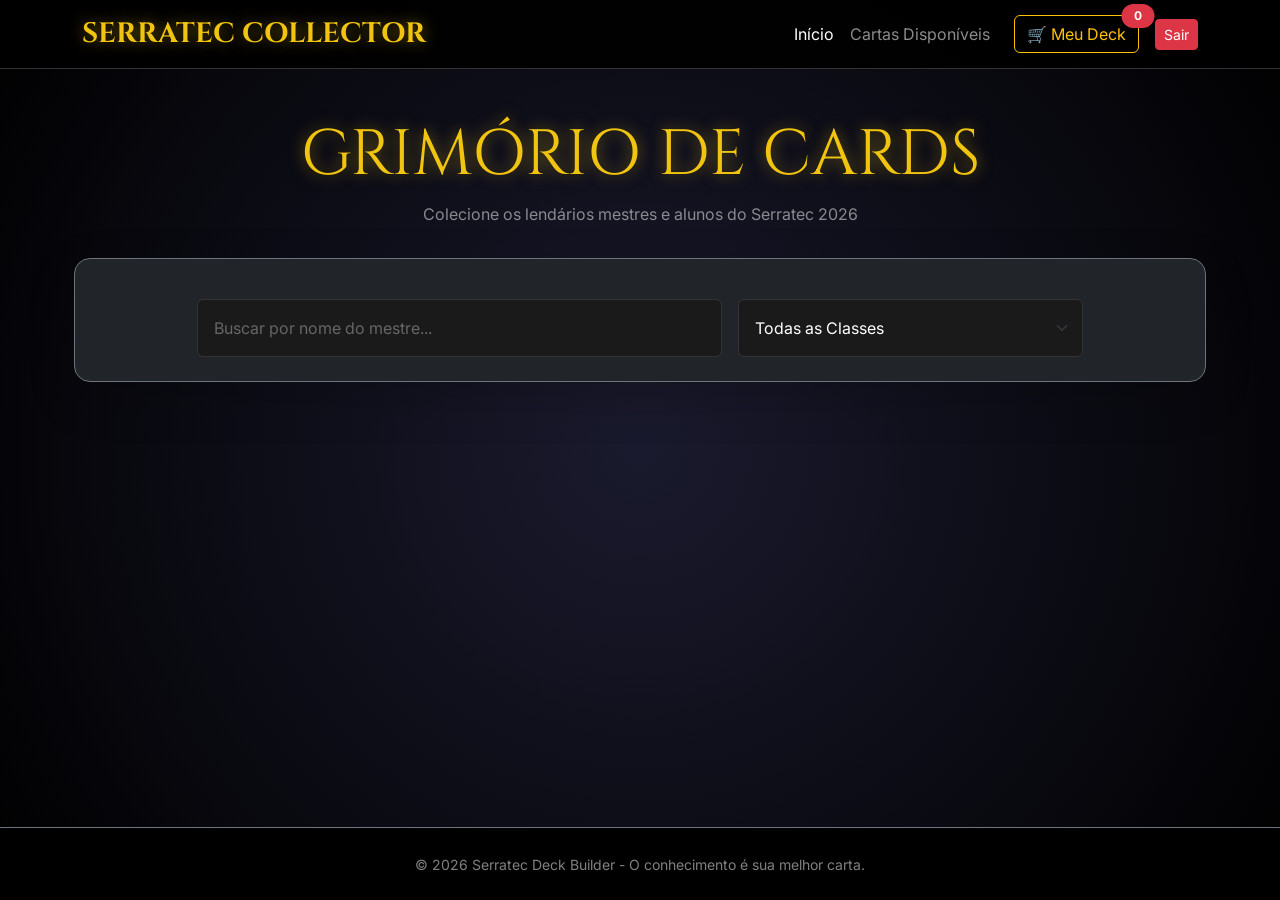
==== index.html @ 9003c5e0 "Corrigindo bugs" ====
<!DOCTYPE html>
<html lang="pt-br">
<head>
    <meta charset="UTF-8">
    <meta name="viewport" content="width=device-width, initial-scale=1.0">
    <title>Serratec | Collector Deck</title>
    <!-- Bootstrap CSS -->
    <link href="https://cdn.jsdelivr.net/npm/bootstrap@5.3.0/dist/css/bootstrap.min.css" rel="stylesheet">
    <!-- Google Fonts Épica -->
    <link href="https://fonts.googleapis.com/css2?family=Cinzel:wght@700&family=Inter:wght@400;600&display=swap" rel="stylesheet">
    <link rel="stylesheet" href="css/style.css">
    <style>
        body { 
            background: radial-gradient(circle, #1a1a2e 0%, #000000 100%); 
            font-family: 'Inter', sans-serif;
            color: white;
        }
        .hero-title {
            font-family: 'Cinzel', serif;
            color: #f1c40f;
            text-shadow: 0 0 15px rgba(241, 196, 15, 0.5);
        }
        .navbar { background: rgba(0,0,0,0.95) !important; border-bottom: 1px solid #333; }
    </style>
</head>
<body class="d-flex flex-column min-vh-100">

    <!-- Navbar ATUALIZADA -->
    <nav class="navbar navbar-expand-lg navbar-dark sticky-top">
        <div class="container">
            <a class="navbar-brand fw-bold hero-title fs-3" href="index.html">SERRATEC COLLECTOR</a>
            
            <button class="navbar-toggler" type="button" data-bs-toggle="collapse" data-bs-target="#navbarNav">
                <span class="navbar-toggler-icon"></span>
            </button>

            <div class="collapse navbar-collapse" id="navbarNav">
                <ul class="navbar-nav ms-auto align-items-center">
                    <li class="nav-item">
                        <a class="nav-link active" href="index.html">Início</a>
                    </li>
                    <li class="nav-item">
                        <!-- Link para a página que mostra todas as cartas -->
                        <a class="nav-link" href="catalogo.html">Cartas Disponíveis</a>
                    </li>
                    <li class="nav-item mx-lg-3">
                        <a class="btn btn-outline-warning position-relative" href="cart.html">
                            🛒 Meu Deck
                            <span id="cart-count" class="badge rounded-pill bg-danger position-absolute top-0 start-100 translate-middle">0</span>
                        </a>
                    </li>
                    <li class="nav-item">
                        <button onclick="logoutSerratec()" class="btn btn-sm btn-danger">Sair</button>
                    </li>
                </ul>
            </div>
        </div>
    </nav>

    <!-- Header & Filtros -->
    <header class="container my-5 text-center">
        <h1 class="display-3 hero-title mb-2">GRIMÓRIO DE CARDS</h1>
        <p class="text-white-50 mb-5">Colecione os lendários mestres e alunos do Serratec 2026</p>
        
        <div class="row g-3 justify-content-center bg-dark p-4 rounded-4 shadow-lg border border-secondary">
            <div class="col-md-6">
                <input type="text" id="searchInput" class="form-control bg-black text-white border-secondary p-3" placeholder="Buscar por nome do mestre...">
            </div>
            <div class="col-md-4">
                <select id="filterType" class="form-select bg-black text-white border-secondary p-3">
                    <option value="all">Todas as Classes</option>
                    <option value="Logica de Programação">Lógica de Programação</option>
                    <option value="Banco de Dados">Banco de Dados</option>
                    <option value="Alunos">Alunos</option>
                    <option value="POO">POO</option>
                    <option value="POO">Front End</option>
                </select>
            </div>
        </div>
    </header>

    <!-- Container dos Cards -->
    <main class="container mb-5">
        <!-- Onde a mágica acontece via js/main.js -->
        <div id="card-container" class="row row-cols-1 row-cols-md-3 g-4">
            <!-- Cards injetados aqui -->
        </div>
    </main>

    <!-- Footer -->
    <footer class="bg-black text-white-50 py-4 mt-auto border-top border-secondary">
        <div class="container text-center">
            <small>© 2026 Serratec Deck Builder - O conhecimento é sua melhor carta.</small>
        </div>
    </footer>

    <!-- Bootstrap JS -->
    <script src="https://cdn.jsdelivr.net/npm/bootstrap@5.3.0/dist/js/bootstrap.bundle.min.js"></script>
    <!-- Sua lógica central -->
    <script src="js/main.js"></script>
    <script src="js/main.js"></script>
</body>
</html>
---- css/style.css ----
/* --- Configurações Gerais do Sistema --- */
body {
    font-family: 'Inter', sans-serif;
    background: radial-gradient(circle, #2c3e50 0%, #000000 100%);
    color: #f8f9fa;
    min-vh-100: 100vh;
}

/* --- Seção Hero (Banner Principal) --- */
.hero-section {
    background: linear-gradient(135deg, #4b0082 0%, #2575fc 100%);
    padding: 80px 0;
    border-bottom: 2px solid rgba(255, 255, 255, 0.1);
}

.hero-section h1 {
    font-family: 'Cinzel', serif;
    color: #ffd700; /* Dourado */
    text-shadow: 0 0 15px rgba(255, 215, 0, 0.4);
}

.hero-section .lead {
    color: #e9ecef;
}

/* --- Grid de Cards Estilo TCG (Trading Card Game) --- */
.card-item {
    background: #1a1a1a; /* Fundo sólido escuro para as artes de IA */
    border: 1px solid rgba(255, 255, 255, 0.1) !important;
    border-radius: 15px;
    overflow: hidden;
    transition: all 0.4s cubic-bezier(0.175, 0.885, 0.32, 1.275);
    cursor: pointer;
}

/* Efeito de Hover: Aumenta, rotaciona levemente e brilha */
.card-item:hover {
    transform: scale(1.05) rotate(1deg);
    box-shadow: 0 0 25px rgba(241, 196, 15, 0.4) !important;
    border-color: #f1c40f !important; /* Borda Dourada no Hover */
}

/* Imagem do Card */
.card-img-top {
    height: 380px; 
    object-fit: cover;
    padding: 8px; /* Espaço para parecer uma moldura de carta física */
    filter: saturate(1.1) contrast(1.1);
}

/* Corpo do Card */
.card-body {
    background: #121212;
    color: #eee;
    padding: 1.5rem;
}

.card-title {
    font-family: 'Cinzel', serif;
    letter-spacing: 1px;
    font-weight: bold;
}

/* --- Badges e Preços --- */
.badge {
    font-size: 0.75rem;
    padding: 6px 12px;
    text-transform: uppercase;
    letter-spacing: 1px;
}

.text-warning {
    color: #f1c40f !important;
    font-size: 1.25rem;
    text-shadow: 0 0 5px rgba(0,0,0,0.5);
}

/* --- Formulários e Inputs Dark --- */
.form-control, .form-select {
    background-color: #1a1a1a !important;
    border: 1px solid #333 !important;
    color: white !important;
}

.form-control::placeholder {
    color: #666;
}

.form-control:focus, .form-select:focus {
    box-shadow: 0 0 10px rgba(106, 17, 203, 0.5);
    border-color: #6a11cb !important;
}

/* --- Botões Personalizados --- */
.btn-outline-light:hover {
    background-color: #f1c40f;
    color: #000;
    border-color: #f1c40f;
}
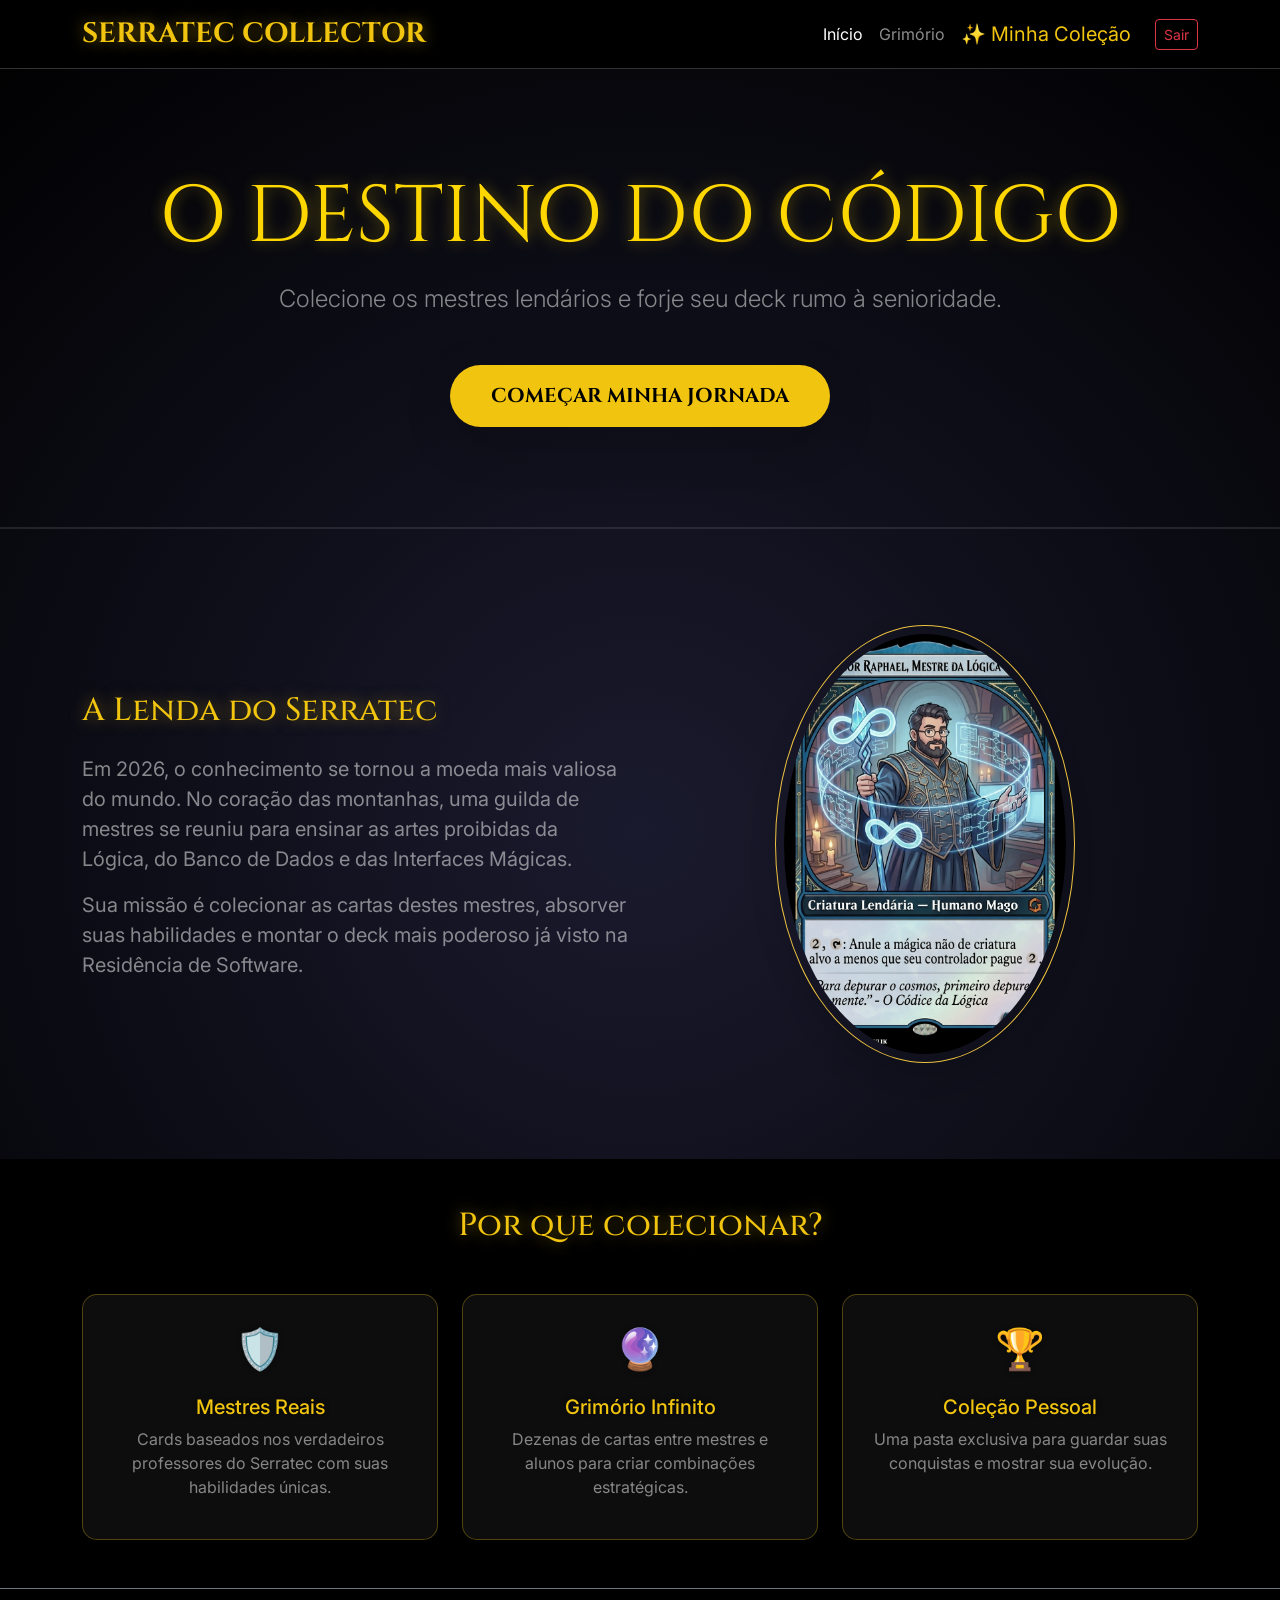
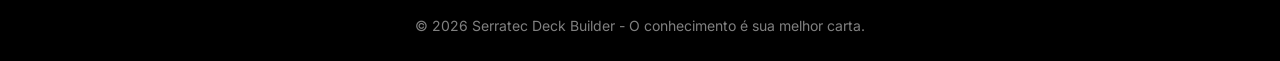
==== commit f6cdc8c9: "update index.html" ====
--- a/index.html
+++ b/index.html
@@ -6,7 +6,7 @@
     <title>Serratec | Collector Deck</title>
     <!-- Bootstrap CSS -->
     <link href="https://cdn.jsdelivr.net/npm/bootstrap@5.3.0/dist/css/bootstrap.min.css" rel="stylesheet">
-    <!-- Google Fonts Épica -->
+    <!-- Google Fonts -->
     <link href="https://fonts.googleapis.com/css2?family=Cinzel:wght@700&family=Inter:wght@400;600&display=swap" rel="stylesheet">
     <link rel="stylesheet" href="css/style.css">
     <style>
@@ -21,83 +21,123 @@
             text-shadow: 0 0 15px rgba(241, 196, 15, 0.5);
         }
         .navbar { background: rgba(0,0,0,0.95) !important; border-bottom: 1px solid #333; }
+        
+        /* Estilos exclusivos da Landing Page */
+        .hero-section {
+            padding: 100px 0;
+            background: url('https://www.transparenttextures.com/patterns/carbon-fibre.png');
+        }
+        .feature-card {
+            background: rgba(255, 255, 255, 0.05);
+            border: 1px solid rgba(241, 196, 15, 0.3);
+            transition: 0.3s;
+            border-radius: 15px;
+        }
+        .feature-card:hover {
+            transform: translateY(-10px);
+            background: rgba(255, 255, 255, 0.1);
+            border-color: #f1c40f;
+        }
+        .btn-gold {
+            background-color: #f1c40f;
+            color: black;
+            font-weight: bold;
+            padding: 15px 40px;
+            border-radius: 50px;
+            font-family: 'Cinzel', serif;
+            transition: 0.4s;
+        }
+        .btn-gold:hover {
+            background-color: #d4ac0d;
+            box-shadow: 0 0 20px #f1c40f;
+            transform: scale(1.05);
+        }
     </style>
 </head>
 <body class="d-flex flex-column min-vh-100">
 
-    <!-- Navbar ATUALIZADA -->
+    <!-- Navbar -->
     <nav class="navbar navbar-expand-lg navbar-dark sticky-top">
         <div class="container">
             <a class="navbar-brand fw-bold hero-title fs-3" href="index.html">SERRATEC COLLECTOR</a>
-            
             <button class="navbar-toggler" type="button" data-bs-toggle="collapse" data-bs-target="#navbarNav">
                 <span class="navbar-toggler-icon"></span>
             </button>
-
             <div class="collapse navbar-collapse" id="navbarNav">
                 <ul class="navbar-nav ms-auto align-items-center">
-                    <li class="nav-item">
-                        <a class="nav-link active" href="index.html">Início</a>
-                    </li>
-                    <li class="nav-item">
-                        <!-- Link para a página que mostra todas as cartas -->
-                        <a class="nav-link" href="catalogo.html">Cartas Disponíveis</a>
-                    </li>
-                    <li class="nav-item mx-lg-3">
-                        <a class="btn btn-outline-warning position-relative" href="cart.html">
-                            🛒 Meu Deck
-                            <span id="cart-count" class="badge rounded-pill bg-danger position-absolute top-0 start-100 translate-middle">0</span>
-                        </a>
-                    </li>
-                    <li class="nav-item">
-                        <button onclick="logoutSerratec()" class="btn btn-sm btn-danger">Sair</button>
+                    <li class="nav-item"><a class="nav-link active" href="index.html">Início</a></li>
+                    <li class="nav-item"><a class="nav-link" href="colecao/catalogo.html">Grimório</a></li>
+                    <li class="nav-item"><a class="nav-link text-warning" href="colecao/colecao.html">✨ Minha Coleção</a></li>
+                    <li class="nav-item ms-lg-3">
+                        <button onclick="logoutSerratec()" class="btn btn-sm btn-outline-danger">Sair</button>
                     </li>
                 </ul>
             </div>
         </div>
     </nav>
 
-    <!-- Header & Filtros -->
-    <header class="container my-5 text-center">
-        <h1 class="display-3 hero-title mb-2">GRIMÓRIO DE CARDS</h1>
-        <p class="text-white-50 mb-5">Colecione os lendários mestres e alunos do Serratec 2026</p>
-        
-        <div class="row g-3 justify-content-center bg-dark p-4 rounded-4 shadow-lg border border-secondary">
-            <div class="col-md-6">
-                <input type="text" id="searchInput" class="form-control bg-black text-white border-secondary p-3" placeholder="Buscar por nome do mestre...">
-            </div>
-            <div class="col-md-4">
-                <select id="filterType" class="form-select bg-black text-white border-secondary p-3">
-                    <option value="all">Todas as Classes</option>
-                    <option value="Logica de Programação">Lógica de Programação</option>
-                    <option value="Banco de Dados">Banco de Dados</option>
-                    <option value="Alunos">Alunos</option>
-                    <option value="POO">POO</option>
-                    <option value="POO">Front End</option>
-                </select>
-            </div>
+    <!-- Seção Hero (Apresentação Principal) -->
+    <header class="hero-section text-center">
+        <div class="container">
+            <h1 class="display-1 hero-title mb-3">O DESTINO DO CÓDIGO</h1>
+            <p class="lead text-white-50 fs-4 mb-5">Colecione os mestres lendários e forje seu deck rumo à senioridade.</p>
+            <a href="../colecao/catalogo.html" class="btn btn-gold btn-lg shadow-lg">COMEÇAR MINHA JORNADA</a>
         </div>
     </header>
 
-    <!-- Container dos Cards -->
-    <main class="container mb-5">
-        <!-- Onde a mágica acontece via js/main.js -->
-        <div id="card-container" class="row row-cols-1 row-cols-md-3 g-4">
-            <!-- Cards injetados aqui -->
+    <!-- História do Projeto -->
+    <section class="container my-5 py-5">
+        <div class="row align-items-center">
+            <div class="col-lg-6">
+                <h2 class="hero-title mb-4">A Lenda do Serratec</h2>
+                <p class="text-white-50 fs-5">Em 2026, o conhecimento se tornou a moeda mais valiosa do mundo. No coração das montanhas, uma guilda de mestres se reuniu para ensinar as artes proibidas da Lógica, do Banco de Dados e das Interfaces Mágicas.</p>
+                <p class="text-white-50 fs-5">Sua missão é colecionar as cartas destes mestres, absorver suas habilidades e montar o deck mais poderoso já visto na Residência de Software.</p>
+            </div>
+            <div class="col-lg-6 text-center">
+                <img src="img/Raphael.png" alt="Destaque" class="img-fluid rounded-circle shadow-lg border border-warning p-2" style="max-width: 300px; filter: grayscale(30%);">
+            </div>
         </div>
-    </main>
+    </section>
+
+    <!-- Destaques (Features) -->
+    <section class="bg-black py-5">
+        <div class="container text-center">
+            <h2 class="hero-title mb-5">Por que colecionar?</h2>
+            <div class="row g-4">
+                <div class="col-md-4">
+                    <div class="feature-card p-4 h-100">
+                        <div class="fs-1 mb-3 text-warning">🛡️</div>
+                        <h4 class="text-warning">Mestres Reais</h4>
+                        <p class="text-white-50">Cards baseados nos verdadeiros professores do Serratec com suas habilidades únicas.</p>
+                    </div>
+                </div>
+                <div class="col-md-4">
+                    <div class="feature-card p-4 h-100">
+                        <div class="fs-1 mb-3 text-warning">🔮</div>
+                        <h4 class="text-warning">Grimório Infinito</h4>
+                        <p class="text-white-50">Dezenas de cartas entre mestres e alunos para criar combinações estratégicas.</p>
+                    </div>
+                </div>
+                <div class="col-md-4">
+                    <div class="feature-card p-4 h-100">
+                        <div class="fs-1 mb-3 text-warning">🏆</div>
+                        <h4 class="text-warning">Coleção Pessoal</h4>
+                        <p class="text-white-50">Uma pasta exclusiva para guardar suas conquistas e mostrar sua evolução.</p>
+                    </div>
+                </div>
+            </div>
+        </div>
+    </section>
 
     <!-- Footer -->
-    <footer class="bg-black text-white-50 py-4 mt-auto border-top border-secondary">
-        <div class="container text-center">
+    <footer class="bg-black text-white-50 py-4 mt-auto border-top border-secondary text-center">
+        <div class="container">
             <small>© 2026 Serratec Deck Builder - O conhecimento é sua melhor carta.</small>
         </div>
     </footer>
 
-    <!-- Bootstrap JS -->
+    <!-- Scripts -->
     <script src="https://cdn.jsdelivr.net/npm/bootstrap@5.3.0/dist/js/bootstrap.bundle.min.js"></script>
-    <!-- Sua lógica central -->
-    <script src="js/main.js"></script>
-    <script src="js/main.js"></script>
+    <script src="js/base.js"></script>
 </body>
 </html>
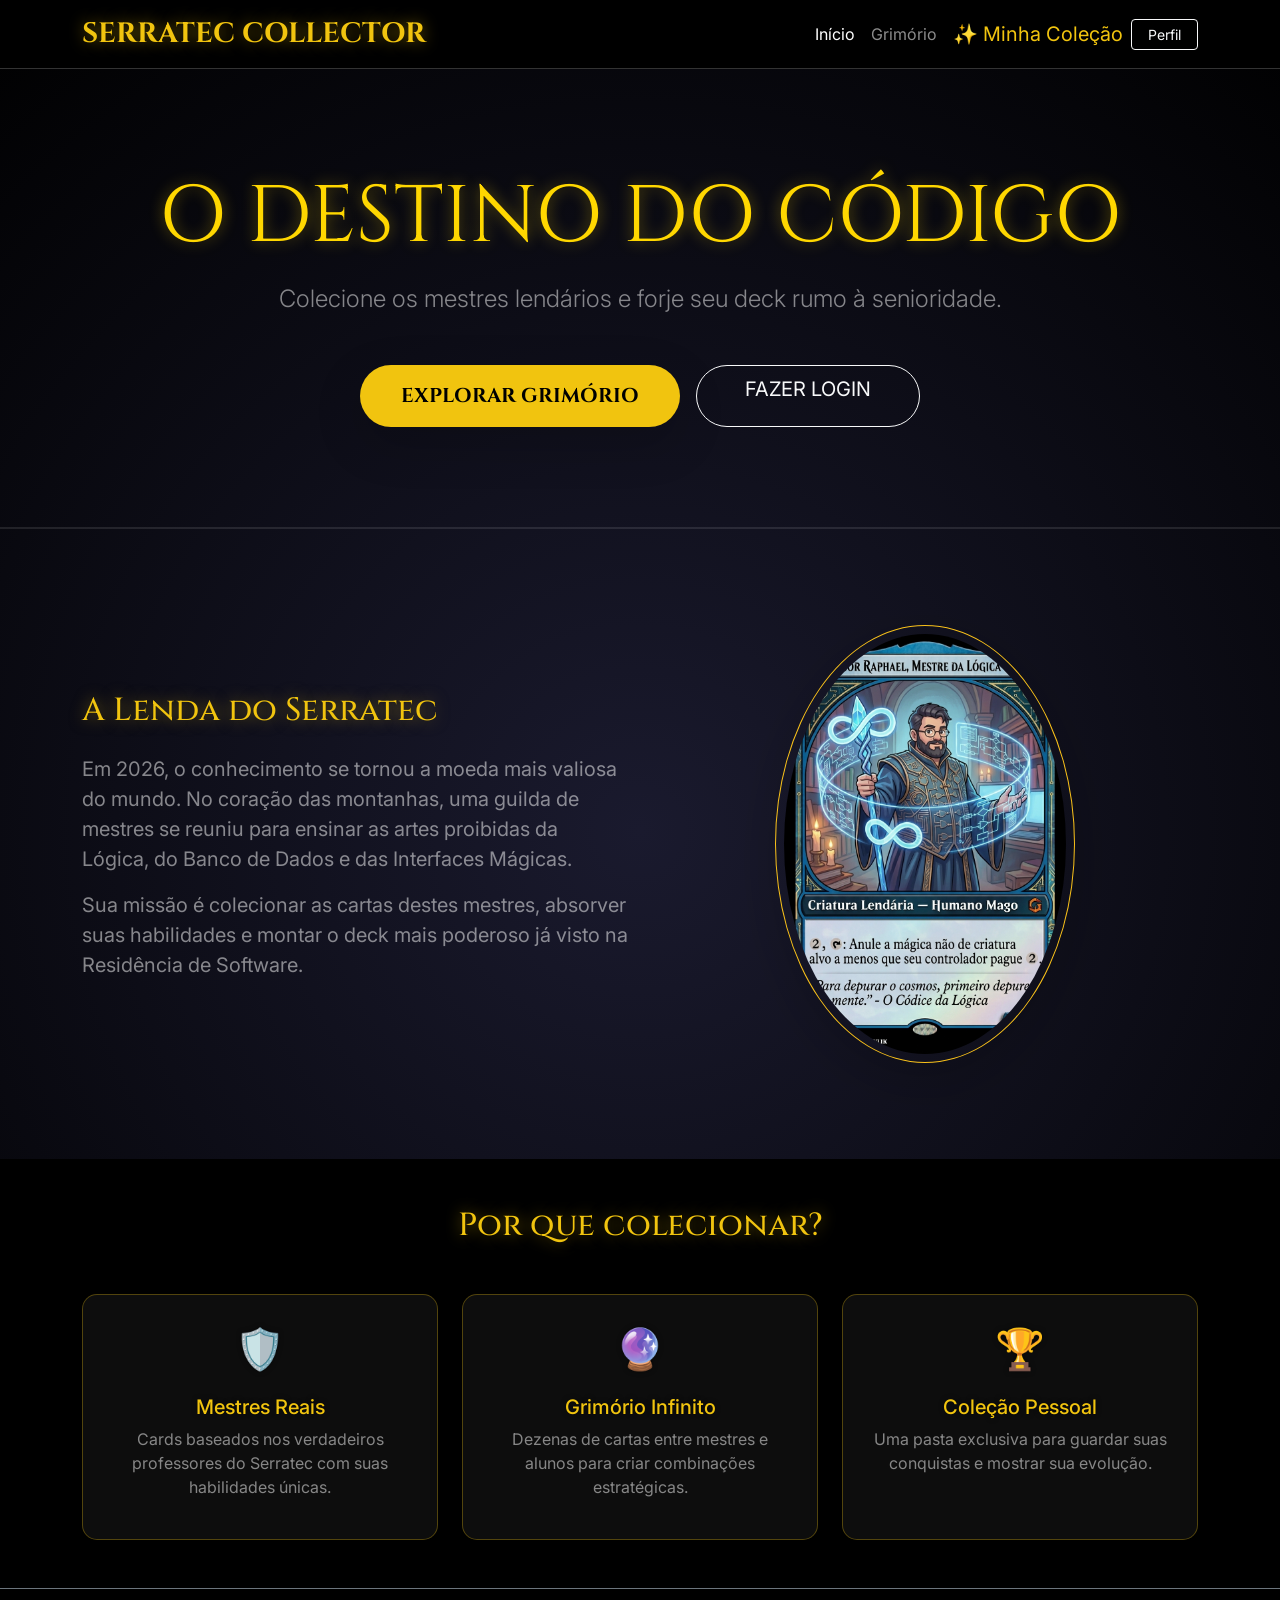
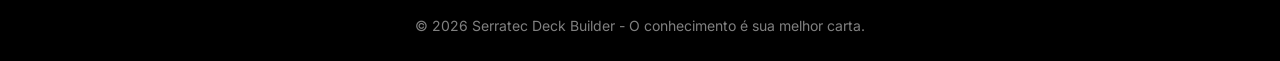
==== commit 8df1b6c0: "." ====
--- a/index.html
+++ b/index.html
@@ -22,7 +22,6 @@
         }
         .navbar { background: rgba(0,0,0,0.95) !important; border-bottom: 1px solid #333; }
         
-        /* Estilos exclusivos da Landing Page */
         .hero-section {
             padding: 100px 0;
             background: url('https://www.transparenttextures.com/patterns/carbon-fibre.png');
@@ -46,17 +45,21 @@
             border-radius: 50px;
             font-family: 'Cinzel', serif;
             transition: 0.4s;
+            text-decoration: none;
+            display: inline-block;
         }
         .btn-gold:hover {
             background-color: #d4ac0d;
             box-shadow: 0 0 20px #f1c40f;
             transform: scale(1.05);
+            color: black;
         }
     </style>
 </head>
 <body class="d-flex flex-column min-vh-100">
 
     <!-- Navbar -->
+     
     <nav class="navbar navbar-expand-lg navbar-dark sticky-top">
         <div class="container">
             <a class="navbar-brand fw-bold hero-title fs-3" href="index.html">SERRATEC COLLECTOR</a>
@@ -65,23 +68,47 @@
             </button>
             <div class="collapse navbar-collapse" id="navbarNav">
                 <ul class="navbar-nav ms-auto align-items-center">
+
                     <li class="nav-item"><a class="nav-link active" href="index.html">Início</a></li>
                     <li class="nav-item"><a class="nav-link" href="colecao/catalogo.html">Grimório</a></li>
                     <li class="nav-item"><a class="nav-link text-warning" href="colecao/colecao.html">✨ Minha Coleção</a></li>
-                    <li class="nav-item ms-lg-3">
+                    <!-- Botão Perfil com if, se não estiver logado leva a tela de login -->
+                    <a href="#" id="linkPerfil" class="btn btn-outline-light btn-sm px-3">Perfil</a>
+                    <script>
+                    document.getElementById('linkPerfil').addEventListener('click', (e) => {
+                        e.preventDefault(); // Impede o link de abrir imediatamente
+                        const usuarioLogado = localStorage.getItem('usuarioLogado');
+                        if (usuarioLogado) {
+                            // Se estiver logado, vai para a página de perfil
+                            window.location.href = "./login/perfil.html";
+                        } else {
+                            // Se não estiver logado, vai para o login
+                            alert("Acesso restrito a Mestres. Por favor, faça login.");
+                            window.location.href = "./login/login.html";
+                        }
+                    });
+                    </script>
+
+                    <!-- Botão de Sair só aparece se houver usuário logado (tratado via JS ou CSS básico) -->
+                    <li class="nav-item ms-lg-3" id="menu-logout" style="display: none;">
                         <button onclick="logoutSerratec()" class="btn btn-sm btn-outline-danger">Sair</button>
+                        
                     </li>
                 </ul>
             </div>
         </div>
     </nav>
 
-    <!-- Seção Hero (Apresentação Principal) -->
+    <!-- Seção Hero -->
     <header class="hero-section text-center">
         <div class="container">
             <h1 class="display-1 hero-title mb-3">O DESTINO DO CÓDIGO</h1>
             <p class="lead text-white-50 fs-4 mb-5">Colecione os mestres lendários e forje seu deck rumo à senioridade.</p>
-            <a href="../colecao/catalogo.html" class="btn btn-gold btn-lg shadow-lg">COMEÇAR MINHA JORNADA</a>
+            
+            <div class="d-flex flex-wrap justify-content-center gap-3">
+                <a href="colecao/catalogo.html" class="btn btn-gold btn-lg shadow-lg">EXPLORAR GRIMÓRIO</a>
+                <a href="login/login.html" id="btn-login-hero" class="btn btn-outline-light btn-lg px-5" style="border-radius: 50px;">FAZER LOGIN</a>
+            </div>
         </div>
     </header>
 
@@ -94,12 +121,15 @@
                 <p class="text-white-50 fs-5">Sua missão é colecionar as cartas destes mestres, absorver suas habilidades e montar o deck mais poderoso já visto na Residência de Software.</p>
             </div>
             <div class="col-lg-6 text-center">
-                <img src="img/Raphael.png" alt="Destaque" class="img-fluid rounded-circle shadow-lg border border-warning p-2" style="max-width: 300px; filter: grayscale(30%);">
+                <!-- Fallback para imagem caso não carregue -->
+                <img src="img/Raphael.png" alt="Destaque" class="img-fluid rounded-circle shadow-lg border border-warning p-2" 
+                     style="max-width: 300px; filter: grayscale(10%);"
+                     onerror="this.src='https://via.placeholder.com/300/f1c40f/000000?text=Mestre+Raphael'">
             </div>
         </div>
     </section>
 
-    <!-- Destaques (Features) -->
+    <!-- Destaques -->
     <section class="bg-black py-5">
         <div class="container text-center">
             <h2 class="hero-title mb-5">Por que colecionar?</h2>
@@ -129,7 +159,6 @@
         </div>
     </section>
 
-    <!-- Footer -->
     <footer class="bg-black text-white-50 py-4 mt-auto border-top border-secondary text-center">
         <div class="container">
             <small>© 2026 Serratec Deck Builder - O conhecimento é sua melhor carta.</small>
@@ -139,5 +168,15 @@
     <!-- Scripts -->
     <script src="https://cdn.jsdelivr.net/npm/bootstrap@5.3.0/dist/js/bootstrap.bundle.min.js"></script>
     <script src="js/base.js"></script>
+    <script>
+        // Pequeno ajuste visual para a index
+        document.addEventListener('DOMContentLoaded', () => {
+            const logado = localStorage.getItem('usuarioLogado');
+            if (logado) {
+                document.getElementById('menu-logout').style.display = 'block';
+                document.getElementById('btn-login-hero').style.display = 'none';
+            }
+        });
+    </script>
 </body>
 </html>
--- a/css/style.css
+++ b/css/style.css
@@ -96,4 +96,29 @@
     background-color: #f1c40f;
     color: #000;
     border-color: #f1c40f;
-}+}
+
+/* Ajuste global para as cartas do catálogo */
+.card-item {
+    max-width: 280px; /* Limita a largura máxima para não ficar gigante em telas grandes */
+    margin: 0 auto;
+    border-radius: 12px;
+    transition: transform 0.3s ease;
+}
+
+.card-item .card-img-top {
+    height: 320px; /* Altura fixa para a imagem */
+    object-fit: contain; /* Faz a imagem inteira caber dentro do espaço sem cortar */
+    background-color: #000; /* Fundo preto para preencher se a imagem for menor */
+    padding: 10px;
+}
+
+.card-body {
+    padding: 1rem;
+}
+
+.card-title {
+    font-size: 1.1rem;
+    margin-bottom: 0.5rem;
+}
+
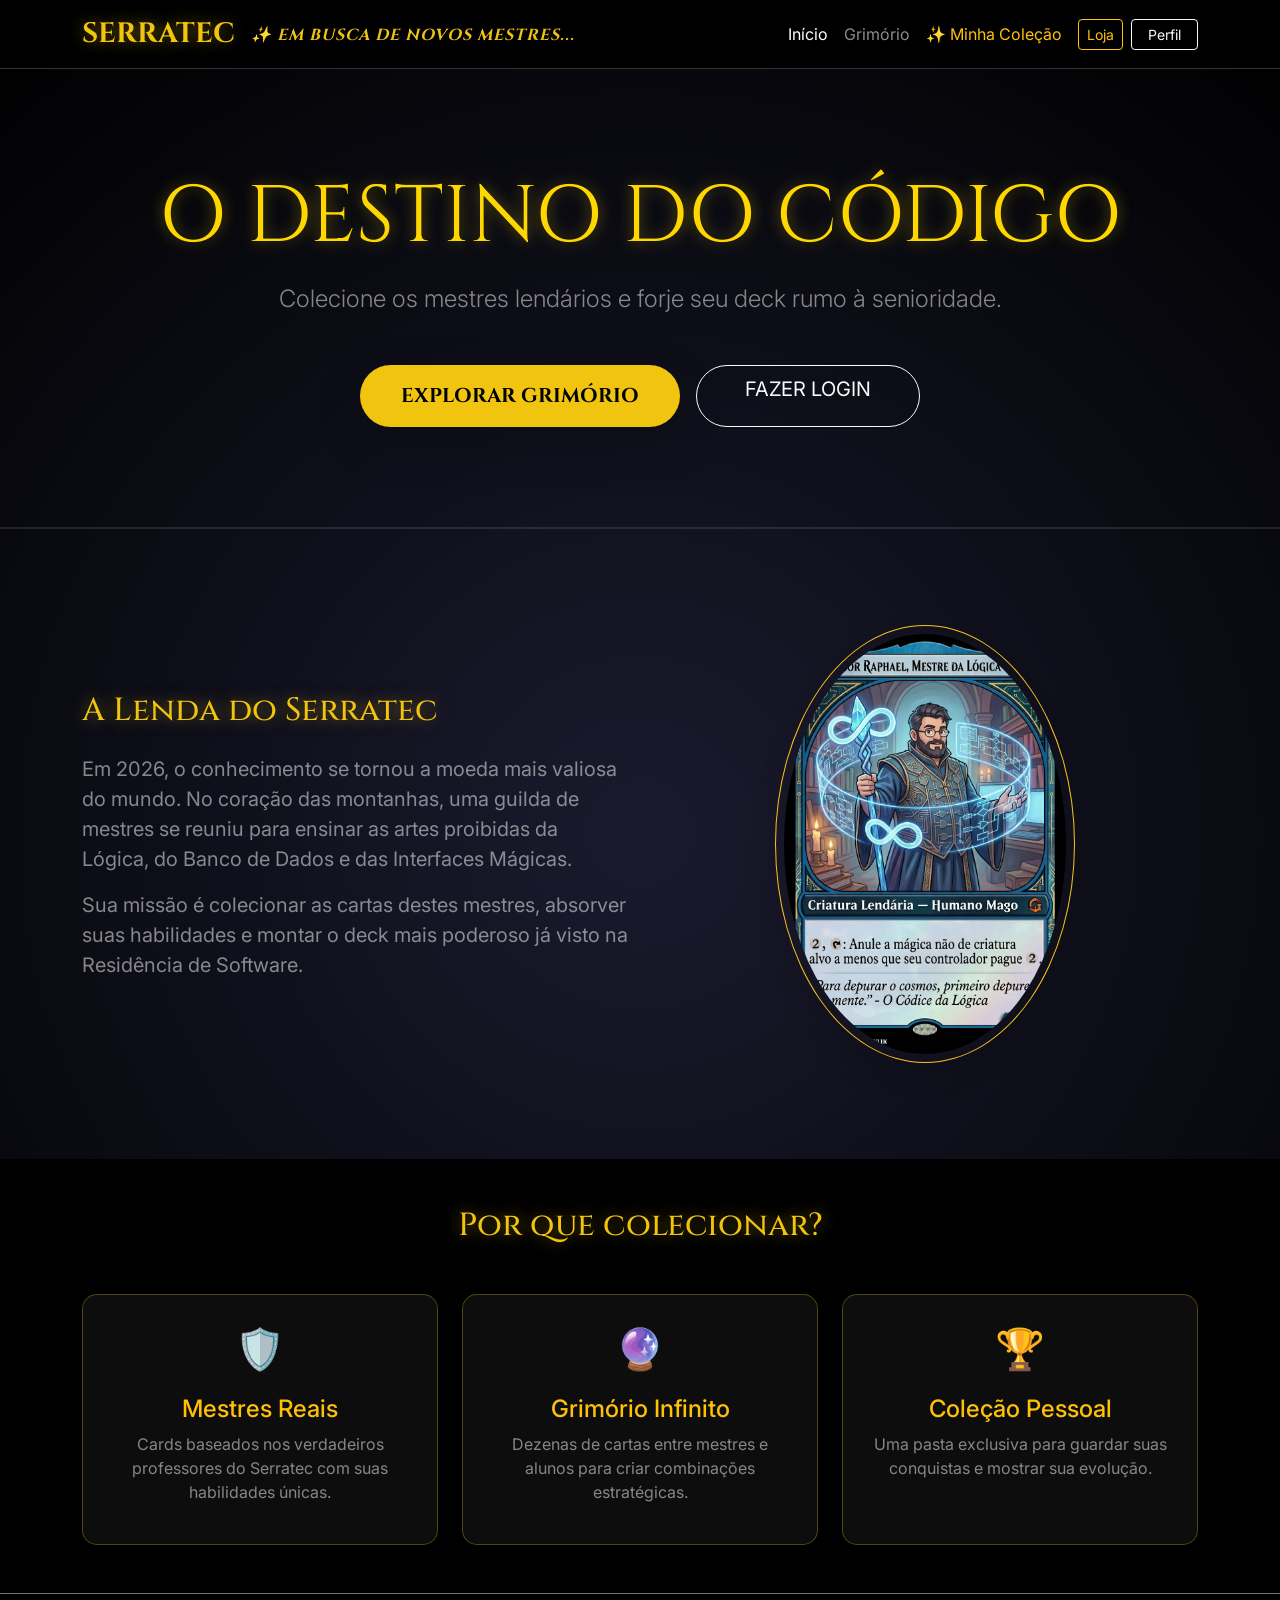
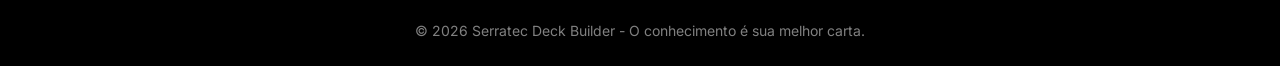
==== commit c4a98b90: "sistema de Pacotes inseridos" ====
--- a/index.html
+++ b/index.html
@@ -59,40 +59,36 @@
 <body class="d-flex flex-column min-vh-100">
 
     <!-- Navbar -->
-     
     <nav class="navbar navbar-expand-lg navbar-dark sticky-top">
         <div class="container">
-            <a class="navbar-brand fw-bold hero-title fs-3" href="index.html">SERRATEC COLLECTOR</a>
+            <!-- Esquerda: Brand -->
+            <a class="navbar-brand fw-bold hero-title fs-3" href="index.html">SERRATEC</a>
+
+            <!-- CENTRO: Mensagem Épica (Aparece apenas em Desktop) -->
+            <div class="d-none d-lg-block mx-auto">
+                <span id="mensagem-epica" class="fw-bold" style="font-family: 'Cinzel', serif; letter-spacing: 1px; color: #f1c40f !important; font-style: italic;">
+                    <!-- Preenchido via JS -->
+                </span>
+            </div>
+
             <button class="navbar-toggler" type="button" data-bs-toggle="collapse" data-bs-target="#navbarNav">
                 <span class="navbar-toggler-icon"></span>
             </button>
+
+            <!-- Direita: Links -->
             <div class="collapse navbar-collapse" id="navbarNav">
                 <ul class="navbar-nav ms-auto align-items-center">
-
                     <li class="nav-item"><a class="nav-link active" href="index.html">Início</a></li>
-                    <li class="nav-item"><a class="nav-link" href="colecao/catalogo.html">Grimório</a></li>
+                    <li class="nav-item"><a class="nav-link" href="colecao/catalogo.html">Grimório</a></li>                    
                     <li class="nav-item"><a class="nav-link text-warning" href="colecao/colecao.html">✨ Minha Coleção</a></li>
-                    <!-- Botão Perfil com if, se não estiver logado leva a tela de login -->
-                    <a href="#" id="linkPerfil" class="btn btn-outline-light btn-sm px-3">Perfil</a>
-                    <script>
-                    document.getElementById('linkPerfil').addEventListener('click', (e) => {
-                        e.preventDefault(); // Impede o link de abrir imediatamente
-                        const usuarioLogado = localStorage.getItem('usuarioLogado');
-                        if (usuarioLogado) {
-                            // Se estiver logado, vai para a página de perfil
-                            window.location.href = "./login/perfil.html";
-                        } else {
-                            // Se não estiver logado, vai para o login
-                            alert("Acesso restrito a Mestres. Por favor, faça login.");
-                            window.location.href = "./login/login.html";
-                        }
-                    });
-                    </script>
-
-                    <!-- Botão de Sair só aparece se houver usuário logado (tratado via JS ou CSS básico) -->
+                    <li class="nav-item ms-lg-2">
+                        <a href="loja/loja.html" class="btn btn-outline-warning btn-sm">Loja</a>
+                    </li>
+                    <li class="nav-item ms-lg-2">
+                        <a href="#" id="linkPerfil" class="btn btn-outline-light btn-sm px-3">Perfil</a>
+                    </li>
                     <li class="nav-item ms-lg-3" id="menu-logout" style="display: none;">
-                        <button onclick="logoutSerratec()" class="btn btn-sm btn-outline-danger">Sair</button>
-                        
+                        <button onclick="logout()" class="btn btn-sm btn-outline-danger">Sair</button>
                     </li>
                 </ul>
             </div>
@@ -121,7 +117,6 @@
                 <p class="text-white-50 fs-5">Sua missão é colecionar as cartas destes mestres, absorver suas habilidades e montar o deck mais poderoso já visto na Residência de Software.</p>
             </div>
             <div class="col-lg-6 text-center">
-                <!-- Fallback para imagem caso não carregue -->
                 <img src="img/Raphael.png" alt="Destaque" class="img-fluid rounded-circle shadow-lg border border-warning p-2" 
                      style="max-width: 300px; filter: grayscale(10%);"
                      onerror="this.src='https://via.placeholder.com/300/f1c40f/000000?text=Mestre+Raphael'">
@@ -168,15 +163,54 @@
     <!-- Scripts -->
     <script src="https://cdn.jsdelivr.net/npm/bootstrap@5.3.0/dist/js/bootstrap.bundle.min.js"></script>
     <script src="js/base.js"></script>
+    
     <script>
-        // Pequeno ajuste visual para a index
         document.addEventListener('DOMContentLoaded', () => {
-            const logado = localStorage.getItem('usuarioLogado');
-            if (logado) {
+            const logadoData = localStorage.getItem('usuarioLogado');
+            const msgElement = document.getElementById('mensagem-epica');
+            const linkPerfil = document.getElementById('linkPerfil');
+
+            // 1. Lógica da Mensagem Épica Centralizada
+            if (logadoData) {
+                const usuario = JSON.parse(logadoData);
+                const nome = usuario.nome ? usuario.nome.split(' ')[0] : "Mestre";
+                
+                const frases = [
+                    `O DESTINO AGUARDA, MESTRE ${nome}`,
+                    `FORJE SEU LEGADO, ${nome}`,
+                    `O GRIMÓRIO TE RECONHECE, ${nome}`,
+                    `DOMINE O CÓDIGO, ${nome}`
+                ];
+                
+                const sorteio = Math.floor(Math.random() * frases.length);
+                msgElement.innerText = `✨ ${frases[sorteio]}`;
+
+                // Mostrar Logout e esconder Login no Hero
                 document.getElementById('menu-logout').style.display = 'block';
-                document.getElementById('btn-login-hero').style.display = 'none';
+                if(document.getElementById('btn-login-hero')) {
+                    document.getElementById('btn-login-hero').style.display = 'none';
+                }
+            } else {
+                msgElement.innerText = "✨ EM BUSCA DE NOVOS MESTRES...";
             }
+
+            // 2. Lógica do Botão de Perfil
+            linkPerfil.addEventListener('click', (e) => {
+                e.preventDefault();
+                if (logadoData) {
+                    window.location.href = "login/perfil.html";
+                } else {
+                    alert("Acesso restrito a Mestres. Por favor, faça login.");
+                    window.location.href = "login/login.html";
+                }
+            });
         });
+
+        // Função de Logout (caso não esteja no base.js)
+        function logout() {
+            localStorage.removeItem('usuarioLogado');
+            window.location.reload();
+        }
     </script>
 </body>
 </html>
--- a/css/style.css
+++ b/css/style.css
@@ -1,124 +1,231 @@
-/* --- Configurações Gerais do Sistema --- */
+/* --- Configurações Gerais --- */
 body {
     font-family: 'Inter', sans-serif;
     background: radial-gradient(circle, #2c3e50 0%, #000000 100%);
     color: #f8f9fa;
-    min-vh-100: 100vh;
-}
-
-/* --- Seção Hero (Banner Principal) --- */
+    min-height: 100vh; /* Corrigido de min-vh-100 */
+    margin: 0;
+}
+
+/* --- Seção Hero --- */
 .hero-section {
     background: linear-gradient(135deg, #4b0082 0%, #2575fc 100%);
     padding: 80px 0;
     border-bottom: 2px solid rgba(255, 255, 255, 0.1);
+    text-align: center;
 }
 
 .hero-section h1 {
     font-family: 'Cinzel', serif;
-    color: #ffd700; /* Dourado */
+    color: #ffd700;
     text-shadow: 0 0 15px rgba(255, 215, 0, 0.4);
 }
 
-.hero-section .lead {
-    color: #e9ecef;
-}
-
-/* --- Grid de Cards Estilo TCG (Trading Card Game) --- */
+/* --- Grid de Cards Estilo TCG --- */
 .card-item {
-    background: #1a1a1a; /* Fundo sólido escuro para as artes de IA */
-    border: 1px solid rgba(255, 255, 255, 0.1) !important;
+    background-color: #121212 !important;
+    border: 1px solid rgba(241, 196, 15, 0.2);
     border-radius: 15px;
+    display: flex;
+    flex-direction: column; /* Corrigido de flex-column: column */
+    transition: all 0.3s ease;
+    height: 100%;
+    padding: 10px;
     overflow: hidden;
-    transition: all 0.4s cubic-bezier(0.175, 0.885, 0.32, 1.275);
-    cursor: pointer;
-}
-
-/* Efeito de Hover: Aumenta, rotaciona levemente e brilha */
+}
+
 .card-item:hover {
-    transform: scale(1.05) rotate(1deg);
-    box-shadow: 0 0 25px rgba(241, 196, 15, 0.4) !important;
-    border-color: #f1c40f !important; /* Borda Dourada no Hover */
-}
-
-/* Imagem do Card */
+    transform: scale(1.03);
+    border-color: #f1c40f;
+    box-shadow: 0 0 20px rgba(241, 196, 15, 0.4);
+}
+
 .card-img-top {
-    height: 380px; 
-    object-fit: cover;
-    padding: 8px; /* Espaço para parecer uma moldura de carta física */
-    filter: saturate(1.1) contrast(1.1);
-}
-
-/* Corpo do Card */
+    width: 100%;
+    height: 320px;
+    object-fit: contain !important;
+    background: #000;
+    border-radius: 10px;
+}
+
 .card-body {
-    background: #121212;
-    color: #eee;
-    padding: 1.5rem;
+    display: flex;
+    flex-direction: column;
+    flex-grow: 1;
+    padding: 1.2rem;
+    text-align: center;
 }
 
 .card-title {
     font-family: 'Cinzel', serif;
-    letter-spacing: 1px;
-    font-weight: bold;
-}
-
-/* --- Badges e Preços --- */
+    font-size: 1.2rem;
+    color: #f1c40f;
+    margin-bottom: 0.5rem;
+}
+
+/* --- Badges e Elementos de UI --- */
 .badge {
-    font-size: 0.75rem;
+    font-size: 0.7rem;
     padding: 6px 12px;
     text-transform: uppercase;
     letter-spacing: 1px;
-}
-
-.text-warning {
-    color: #f1c40f !important;
-    font-size: 1.25rem;
-    text-shadow: 0 0 5px rgba(0,0,0,0.5);
-}
-
-/* --- Formulários e Inputs Dark --- */
+    align-self: center;
+}
+
+/* --- Formulários Dark --- */
 .form-control, .form-select {
     background-color: #1a1a1a !important;
     border: 1px solid #333 !important;
     color: white !important;
 }
 
-.form-control::placeholder {
-    color: #666;
-}
-
 .form-control:focus, .form-select:focus {
     box-shadow: 0 0 10px rgba(106, 17, 203, 0.5);
     border-color: #6a11cb !important;
 }
 
-/* --- Botões Personalizados --- */
-.btn-outline-light:hover {
-    background-color: #f1c40f;
-    color: #000;
+/* --- Botão Tentar a Sorte (Sempre Visível e Destacado) --- */
+.btn-tentar-sorte {
+    display: block !important;
+    opacity: 1 !important;
+    visibility: visible !important;
+    margin-top: auto; /* Empurra o botão para o fim do card */
+    
+    background: linear-gradient(45deg, #ffffff, #ffe44d, #f1c40f) !important;
+    color: #000 !important;
+    font-family: 'Cinzel', serif;
+    font-weight: 900;
+    font-size: 0.85rem;
+    text-transform: uppercase;
+    text-decoration: none;
+    
+    border: 3px solid #ffffff !important; 
+    border-radius: 8px;
+    padding: 12px 0;
+    
+    transition: all 0.3s ease;
+    box-shadow: 0 0 15px rgba(255, 255, 255, 0.3);
+    z-index: 10;
+}
+
+.btn-tentar-sorte:hover {
+    transform: scale(1.05);
+    background: #fff !important;
+    box-shadow: 0 0 25px rgba(255, 255, 255, 0.6);
+}
+
+/* Animação de Pulsação */
+.btn-pulse {
+    animation: pulse-light 2s infinite !important;
+}
+
+@keyframes pulse-light {
+    0% { box-shadow: 0 0 0 0 rgba(255, 255, 255, 0.6); }
+    70% { box-shadow: 0 0 0 12px rgba(255, 255, 255, 0); }
+    100% { box-shadow: 0 0 0 0 rgba(255, 255, 255, 0); }
+}
+
+
+
+
+
+
+
+
+
+
+
+
+/* --- Estilo da Loja Serratec Collector --- */
+
+/* Efeito de levitação do Pacote */
+.booster-visual {
+    padding: 30px;
+    display: flex;
+    justify-content: center;
+    align-items: center;
+    perspective: 1000px;
+}
+
+.booster-visual img {
+    max-width: 100%;
+    height: 300px;
+    object-fit: contain;
+    /* Brilho dourado ao redor do pacote */
+    filter: drop-shadow(0 0 20px rgba(241, 196, 15, 0.3));
+    animation: floatBooster 4s ease-in-out infinite;
+    transition: transform 0.5s cubic-bezier(0.175, 0.885, 0.32, 1.275);
+}
+
+.booster-visual img:hover {
+    transform: scale(1.1) rotateY(15deg);
+    filter: drop-shadow(0 0 40px rgba(241, 196, 15, 0.6));
+}
+
+@keyframes floatBooster {
+    0%, 100% { transform: translateY(0) rotate(0deg); }
+    50% { transform: translateY(-20px) rotate(2deg); }
+}
+
+/* Card Principal da Loja */
+.loja-card {
+    background: linear-gradient(145deg, #1a1a1a, #000000) !important;
+    border: 2px solid rgba(241, 196, 15, 0.1) !important;
+    border-radius: 20px !important;
+    padding: 2rem;
+    box-shadow: 0 20px 50px rgba(0,0,0,0.5);
+}
+
+/* Preço em Destaque */
+.price-tag {
+    font-size: 2.5rem;
+    color: #2ecc71;
+    font-weight: 800;
+    text-shadow: 0 0 10px rgba(46, 204, 113, 0.3);
+    margin-bottom: 1.5rem;
+}
+
+/* Seletor de Quantidade Estilizado */
+.quantity-selector {
+    background: rgba(255, 255, 255, 0.05);
+    border-radius: 50px;
+    padding: 5px;
+    border: 1px solid rgba(255, 255, 255, 0.1);
+    display: inline-flex;
+    align-items: center;
+}
+
+.btn-qty {
+    width: 45px;
+    height: 45px;
+    border-radius: 50% !important;
+    background: #222;
+    color: white;
+    border: 1px solid #444;
+    font-size: 1.2rem;
+    transition: all 0.2s;
+}
+
+.btn-qty:hover {
+    background: #f1c40f;
+    color: black;
     border-color: #f1c40f;
 }
 
-/* Ajuste global para as cartas do catálogo */
-.card-item {
-    max-width: 280px; /* Limita a largura máxima para não ficar gigante em telas grandes */
-    margin: 0 auto;
-    border-radius: 12px;
-    transition: transform 0.3s ease;
-}
-
-.card-item .card-img-top {
-    height: 320px; /* Altura fixa para a imagem */
-    object-fit: contain; /* Faz a imagem inteira caber dentro do espaço sem cortar */
-    background-color: #000; /* Fundo preto para preencher se a imagem for menor */
-    padding: 10px;
-}
-
-.card-body {
-    padding: 1rem;
-}
-
-.card-title {
-    font-size: 1.1rem;
-    margin-bottom: 0.5rem;
-}
-
+#qtd-pacotes {
+    background: transparent !important;
+    border: none !important;
+    color: white !important;
+    font-size: 1.5rem;
+    font-weight: bold;
+    width: 60px;
+    text-align: center;
+    box-shadow: none !important;
+}
+
+/* Esconder as setinhas padrão do input de número */
+#qtd-pacotes::-webkit-inner-spin-button,
+#qtd-pacotes::-webkit-outer-spin-button {
+    -webkit-appearance: none;
+    margin: 0;
+}
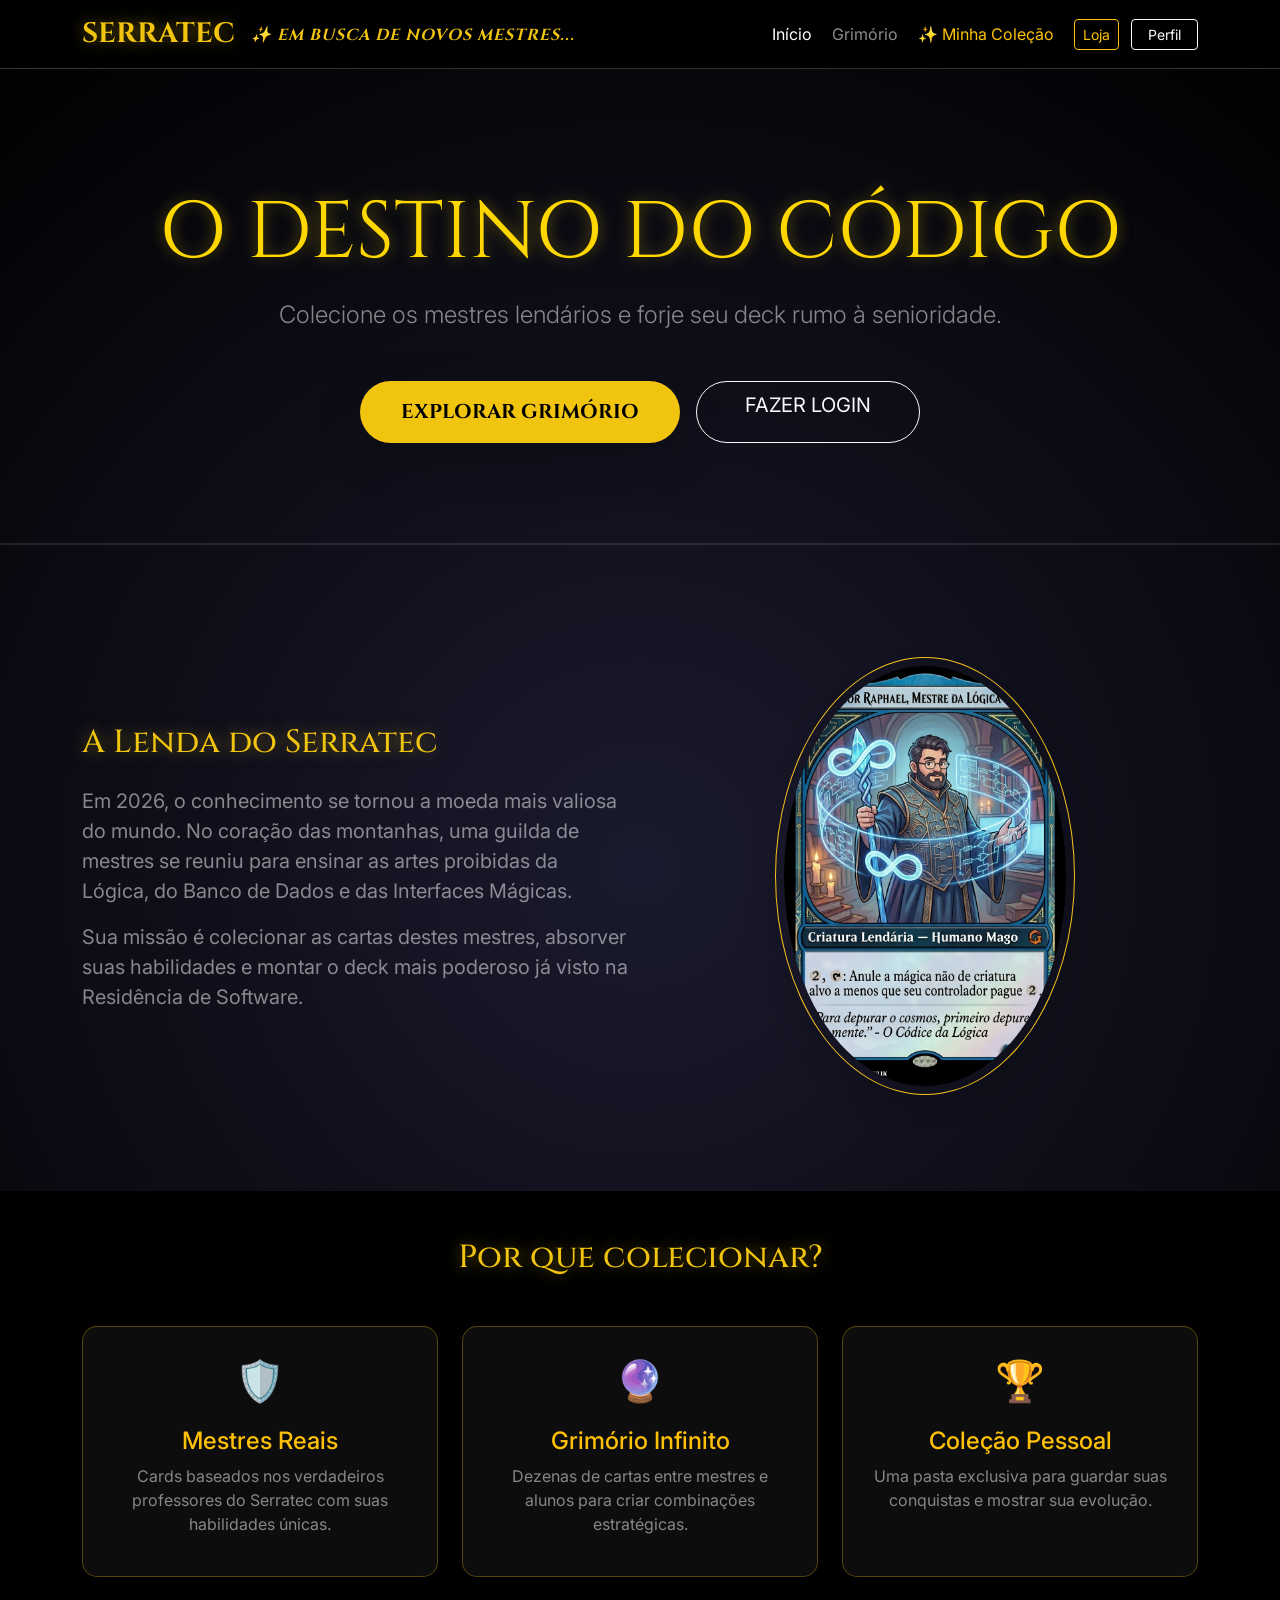
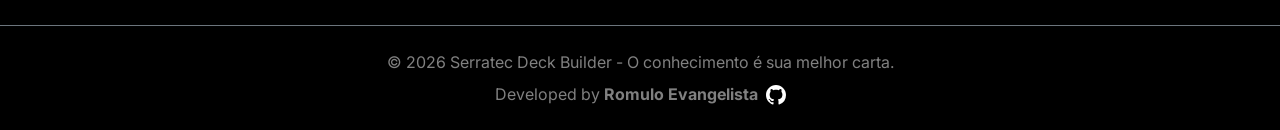
==== commit 6856a8c7: "." ====
--- a/index.html
+++ b/index.html
@@ -4,9 +4,7 @@
     <meta charset="UTF-8">
     <meta name="viewport" content="width=device-width, initial-scale=1.0">
     <title>Serratec | Collector Deck</title>
-    <!-- Bootstrap CSS -->
     <link href="https://cdn.jsdelivr.net/npm/bootstrap@5.3.0/dist/css/bootstrap.min.css" rel="stylesheet">
-    <!-- Google Fonts -->
     <link href="https://fonts.googleapis.com/css2?family=Cinzel:wght@700&family=Inter:wght@400;600&display=swap" rel="stylesheet">
     <link rel="stylesheet" href="css/style.css">
     <style>
@@ -15,59 +13,27 @@
             font-family: 'Inter', sans-serif;
             color: white;
         }
-        .hero-title {
-            font-family: 'Cinzel', serif;
-            color: #f1c40f;
-            text-shadow: 0 0 15px rgba(241, 196, 15, 0.5);
-        }
+        .hero-title { font-family: 'Cinzel', serif; color: #f1c40f; text-shadow: 0 0 15px rgba(241, 196, 15, 0.5); }
         .navbar { background: rgba(0,0,0,0.95) !important; border-bottom: 1px solid #333; }
-        
-        .hero-section {
-            padding: 100px 0;
-            background: url('https://www.transparenttextures.com/patterns/carbon-fibre.png');
-        }
-        .feature-card {
-            background: rgba(255, 255, 255, 0.05);
-            border: 1px solid rgba(241, 196, 15, 0.3);
-            transition: 0.3s;
-            border-radius: 15px;
-        }
-        .feature-card:hover {
-            transform: translateY(-10px);
-            background: rgba(255, 255, 255, 0.1);
-            border-color: #f1c40f;
-        }
-        .btn-gold {
-            background-color: #f1c40f;
-            color: black;
-            font-weight: bold;
-            padding: 15px 40px;
-            border-radius: 50px;
-            font-family: 'Cinzel', serif;
-            transition: 0.4s;
-            text-decoration: none;
-            display: inline-block;
-        }
-        .btn-gold:hover {
-            background-color: #d4ac0d;
-            box-shadow: 0 0 20px #f1c40f;
-            transform: scale(1.05);
-            color: black;
-        }
+        .hero-section { padding: 100px 0; background: url('https://www.transparenttextures.com/patterns/carbon-fibre.png'); }
+        .feature-card { background: rgba(255,255,255,0.05); border: 1px solid rgba(241,196,15,0.3); transition: 0.3s; border-radius: 15px; }
+        .feature-card:hover { transform: translateY(-10px); background: rgba(255,255,255,0.1); border-color: #f1c40f; }
+        .btn-gold { background-color: #f1c40f; color: black; font-weight: bold; padding: 15px 40px; border-radius: 50px; font-family: 'Cinzel', serif; transition: 0.4s; text-decoration: none; display: inline-block; }
+        .btn-gold:hover { background-color: #d4ac0d; box-shadow: 0 0 20px #f1c40f; transform: scale(1.05); color: black; }
+        .saldo-badge { background: rgba(241,196,15,0.1); border: 1px solid rgba(241,196,15,0.3); border-radius: 20px; padding: 4px 12px; font-size: 0.8rem; }
     </style>
 </head>
 <body class="d-flex flex-column min-vh-100">
 
-    <!-- Navbar -->
     <nav class="navbar navbar-expand-lg navbar-dark sticky-top">
         <div class="container">
             <!-- Esquerda: Brand -->
             <a class="navbar-brand fw-bold hero-title fs-3" href="index.html">SERRATEC</a>
 
-            <!-- CENTRO: Mensagem Épica (Aparece apenas em Desktop) -->
+            <!-- Centro: Mensagem épica (desktop) -->
             <div class="d-none d-lg-block mx-auto">
-                <span id="mensagem-epica" class="fw-bold" style="font-family: 'Cinzel', serif; letter-spacing: 1px; color: #f1c40f !important; font-style: italic;">
-                    <!-- Preenchido via JS -->
+                <span id="mensagem-epica" class="fw-bold" style="font-family:'Cinzel',serif; letter-spacing:1px; color:#f1c40f; font-style:italic;">
+                    ✨ EM BUSCA DE NOVOS MESTRES...
                 </span>
             </div>
 
@@ -77,17 +43,25 @@
 
             <!-- Direita: Links -->
             <div class="collapse navbar-collapse" id="navbarNav">
-                <ul class="navbar-nav ms-auto align-items-center">
+                <ul class="navbar-nav ms-auto align-items-center gap-1">
                     <li class="nav-item"><a class="nav-link active" href="index.html">Início</a></li>
-                    <li class="nav-item"><a class="nav-link" href="colecao/catalogo.html">Grimório</a></li>                    
+                    <li class="nav-item"><a class="nav-link" href="colecao/catalogo.html">Grimório</a></li>
                     <li class="nav-item"><a class="nav-link text-warning" href="colecao/colecao.html">✨ Minha Coleção</a></li>
                     <li class="nav-item ms-lg-2">
                         <a href="loja/loja.html" class="btn btn-outline-warning btn-sm">Loja</a>
                     </li>
+
+                    <!-- Saldo e nome (só aparece logado) -->
+                    <li class="nav-item ms-lg-2" id="saldo-usuario" style="display:none;">
+                        <span class="saldo-badge text-warning">
+                            👤 <span id="nome-usuario"></span> &nbsp;|&nbsp; 💰 R$ <span id="valor-saldo">0,00</span>
+                        </span>
+                    </li>
+
                     <li class="nav-item ms-lg-2">
                         <a href="#" id="linkPerfil" class="btn btn-outline-light btn-sm px-3">Perfil</a>
                     </li>
-                    <li class="nav-item ms-lg-3" id="menu-logout" style="display: none;">
+                    <li class="nav-item ms-lg-2" id="menu-logout" style="display:none;">
                         <button onclick="logout()" class="btn btn-sm btn-outline-danger">Sair</button>
                     </li>
                 </ul>
@@ -95,20 +69,19 @@
         </div>
     </nav>
 
-    <!-- Seção Hero -->
+    <!-- Hero -->
     <header class="hero-section text-center">
         <div class="container">
             <h1 class="display-1 hero-title mb-3">O DESTINO DO CÓDIGO</h1>
             <p class="lead text-white-50 fs-4 mb-5">Colecione os mestres lendários e forje seu deck rumo à senioridade.</p>
-            
             <div class="d-flex flex-wrap justify-content-center gap-3">
                 <a href="colecao/catalogo.html" class="btn btn-gold btn-lg shadow-lg">EXPLORAR GRIMÓRIO</a>
-                <a href="login/login.html" id="btn-login-hero" class="btn btn-outline-light btn-lg px-5" style="border-radius: 50px;">FAZER LOGIN</a>
+                <a href="login/login.html" id="btn-login-hero" class="btn btn-outline-light btn-lg px-5" style="border-radius:50px;">FAZER LOGIN</a>
             </div>
         </div>
     </header>
 
-    <!-- História do Projeto -->
+    <!-- História -->
     <section class="container my-5 py-5">
         <div class="row align-items-center">
             <div class="col-lg-6">
@@ -118,8 +91,8 @@
             </div>
             <div class="col-lg-6 text-center">
                 <img src="img/Raphael.png" alt="Destaque" class="img-fluid rounded-circle shadow-lg border border-warning p-2" 
-                     style="max-width: 300px; filter: grayscale(10%);"
-                     onerror="this.src='https://via.placeholder.com/300/f1c40f/000000?text=Mestre+Raphael'">
+                     style="max-width:300px; filter:grayscale(10%);"
+                     onerror="this.src='https://placehold.co/300?text=Mestre+Raphael'">
             </div>
         </div>
     </section>
@@ -154,47 +127,72 @@
         </div>
     </section>
 
-    <footer class="bg-black text-white-50 py-4 mt-auto border-top border-secondary text-center">
-        <div class="container">
-            <small>© 2026 Serratec Deck Builder - O conhecimento é sua melhor carta.</small>
-        </div>
-    </footer>
-
-    <!-- Scripts -->
+   <footer class="bg-black text-white-50 py-4 mt-auto border-top border-secondary text-center">
+    <div class="container">
+        <p class="mb-2">© 2026 Serratec Deck Builder - O conhecimento é sua melhor carta.</p>
+        <div class="d-flex align-items-center justify-content-center gap-2">
+            <span>Developed by <strong>Romulo Evangelista</strong></span>
+            <a href="https://github.com/RomuloSEvangelista" target="_blank" class="text-white">
+                <!-- Ícone do GitHub via Bootstrap Icons -->
+                <svg xmlns="http://www.w3.org/2000/svg" width="20" height="20" fill="currentColor" class="bi bi-github shadow-filter" viewBox="0 0 16 16">
+                    <path d="M8 0C3.58 0 0 3.58 0 8c0 3.54 2.29 6.53 5.47 7.59.4.07.55-.17.55-.38 0-.19-.01-.82-.01-1.49-2.01.37-2.53-.49-2.69-.94-.09-.23-.48-.94-.82-1.13-.28-.15-.68-.52-.01-.53.63-.01 1.08.58 1.23.82.72 1.21 1.87.87 2.33.66.07-.52.28-.87.51-1.07-1.78-.2-3.64-.89-3.64-3.95 0-.87.31-1.59.82-2.15-.08-.2-.36-1.02.08-2.12 0 0 .67-.21 2.2.82.64-.18 1.32-.27 2-.27s1.36.09 2 .27c1.53-1.04 2.2-.82 2.2-.82.44 1.1.16 1.92.08 2.12.51.56.82 1.27.82 2.15 0 3.07-1.87 3.75-3.65 3.95.29.25.54.73.54 1.48 0 1.07-.01 1.93-.01 2.2 0 .21.15.46.55.38A8.01 8.01 0 0 0 16 8c0-4.42-3.58-8-8-8"/>
+                </svg>
+            </a>
+        </div>
+    </div>
+</footer>
+
     <script src="https://cdn.jsdelivr.net/npm/bootstrap@5.3.0/dist/js/bootstrap.bundle.min.js"></script>
     <script src="js/base.js"></script>
-    
     <script>
-        document.addEventListener('DOMContentLoaded', () => {
+        document.addEventListener('DOMContentLoaded', async () => {
             const logadoData = localStorage.getItem('usuarioLogado');
-            const msgElement = document.getElementById('mensagem-epica');
-            const linkPerfil = document.getElementById('linkPerfil');
-
-            // 1. Lógica da Mensagem Épica Centralizada
+            const msgElement  = document.getElementById('mensagem-epica');
+            const linkPerfil  = document.getElementById('linkPerfil');
+
             if (logadoData) {
                 const usuario = JSON.parse(logadoData);
                 const nome = usuario.nome ? usuario.nome.split(' ')[0] : "Mestre";
-                
+
+                // Mensagem épica
                 const frases = [
-                    `O DESTINO AGUARDA, MESTRE ${nome}`,
-                    `FORJE SEU LEGADO, ${nome}`,
-                    `O GRIMÓRIO TE RECONHECE, ${nome}`,
-                    `DOMINE O CÓDIGO, ${nome}`
+                    `O DESTINO AGUARDA, MESTRE ${nome.toUpperCase()}`,
+                    `FORJE SEU LEGADO, ${nome.toUpperCase()}`,
+                    `O GRIMÓRIO TE RECONHECE, ${nome.toUpperCase()}`,
+                    `DOMINE O CÓDIGO, ${nome.toUpperCase()}`
                 ];
-                
-                const sorteio = Math.floor(Math.random() * frases.length);
-                msgElement.innerText = `✨ ${frases[sorteio]}`;
-
-                // Mostrar Logout e esconder Login no Hero
+                msgElement.innerText = `✨ ${frases[Math.floor(Math.random() * frases.length)]}`;
+
+                // Mostra logout, esconde login
                 document.getElementById('menu-logout').style.display = 'block';
-                if(document.getElementById('btn-login-hero')) {
+                if (document.getElementById('btn-login-hero')) {
                     document.getElementById('btn-login-hero').style.display = 'none';
                 }
+
+                // Busca saldo atualizado na API
+                try {
+                    const res = await fetch(`https://69f60881a72f01a951b91cd8.mockapi.io/cards/${usuario.id}`);
+                    const usuarioAtual = await res.json();
+
+                    localStorage.setItem('usuarioLogado', JSON.stringify(usuarioAtual));
+
+                    document.getElementById('nome-usuario').innerText = usuarioAtual.nome || nome;
+                    document.getElementById('valor-saldo').innerText = parseFloat(usuarioAtual.dinheiro || 0).toFixed(2).replace('.', ',');
+                    document.getElementById('saldo-usuario').style.display = 'block';
+
+                } catch (err) {
+                    console.error("Erro ao carregar saldo:", err);
+                    // Mostra dados do localStorage como fallback
+                    document.getElementById('nome-usuario').innerText = nome;
+                    document.getElementById('valor-saldo').innerText = parseFloat(usuario.dinheiro || 0).toFixed(2).replace('.', ',');
+                    document.getElementById('saldo-usuario').style.display = 'block';
+                }
+
             } else {
                 msgElement.innerText = "✨ EM BUSCA DE NOVOS MESTRES...";
             }
 
-            // 2. Lógica do Botão de Perfil
+            // Botão perfil
             linkPerfil.addEventListener('click', (e) => {
                 e.preventDefault();
                 if (logadoData) {
@@ -205,12 +203,6 @@
                 }
             });
         });
-
-        // Função de Logout (caso não esteja no base.js)
-        function logout() {
-            localStorage.removeItem('usuarioLogado');
-            window.location.reload();
-        }
     </script>
 </body>
 </html>
--- a/css/style.css
+++ b/css/style.css
@@ -228,4 +228,14 @@
 #qtd-pacotes::-webkit-outer-spin-button {
     -webkit-appearance: none;
     margin: 0;
+}
+
+.content-wrapper {
+    display: flex;
+    flex-direction: column;
+}
+
+header {
+    margin-top: 1rem !important;
+    margin-bottom: 1rem !important;
 }
